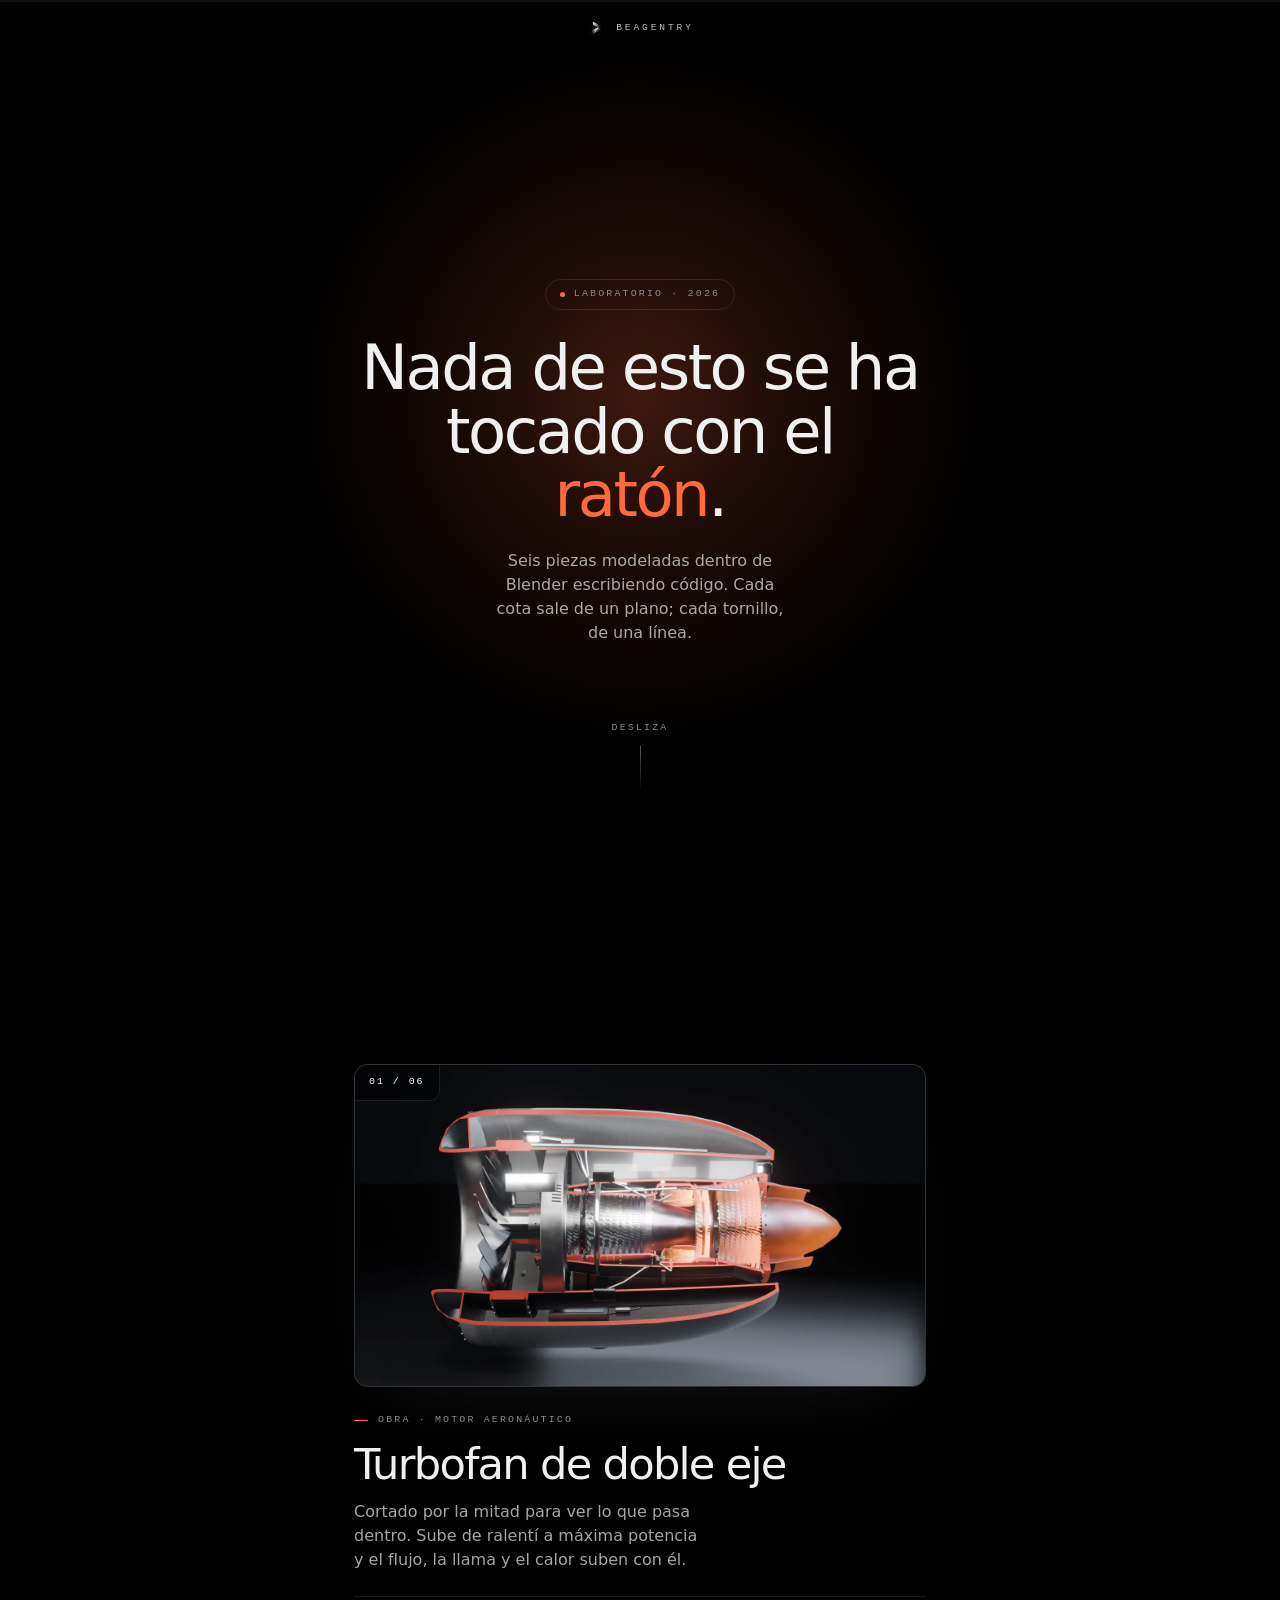
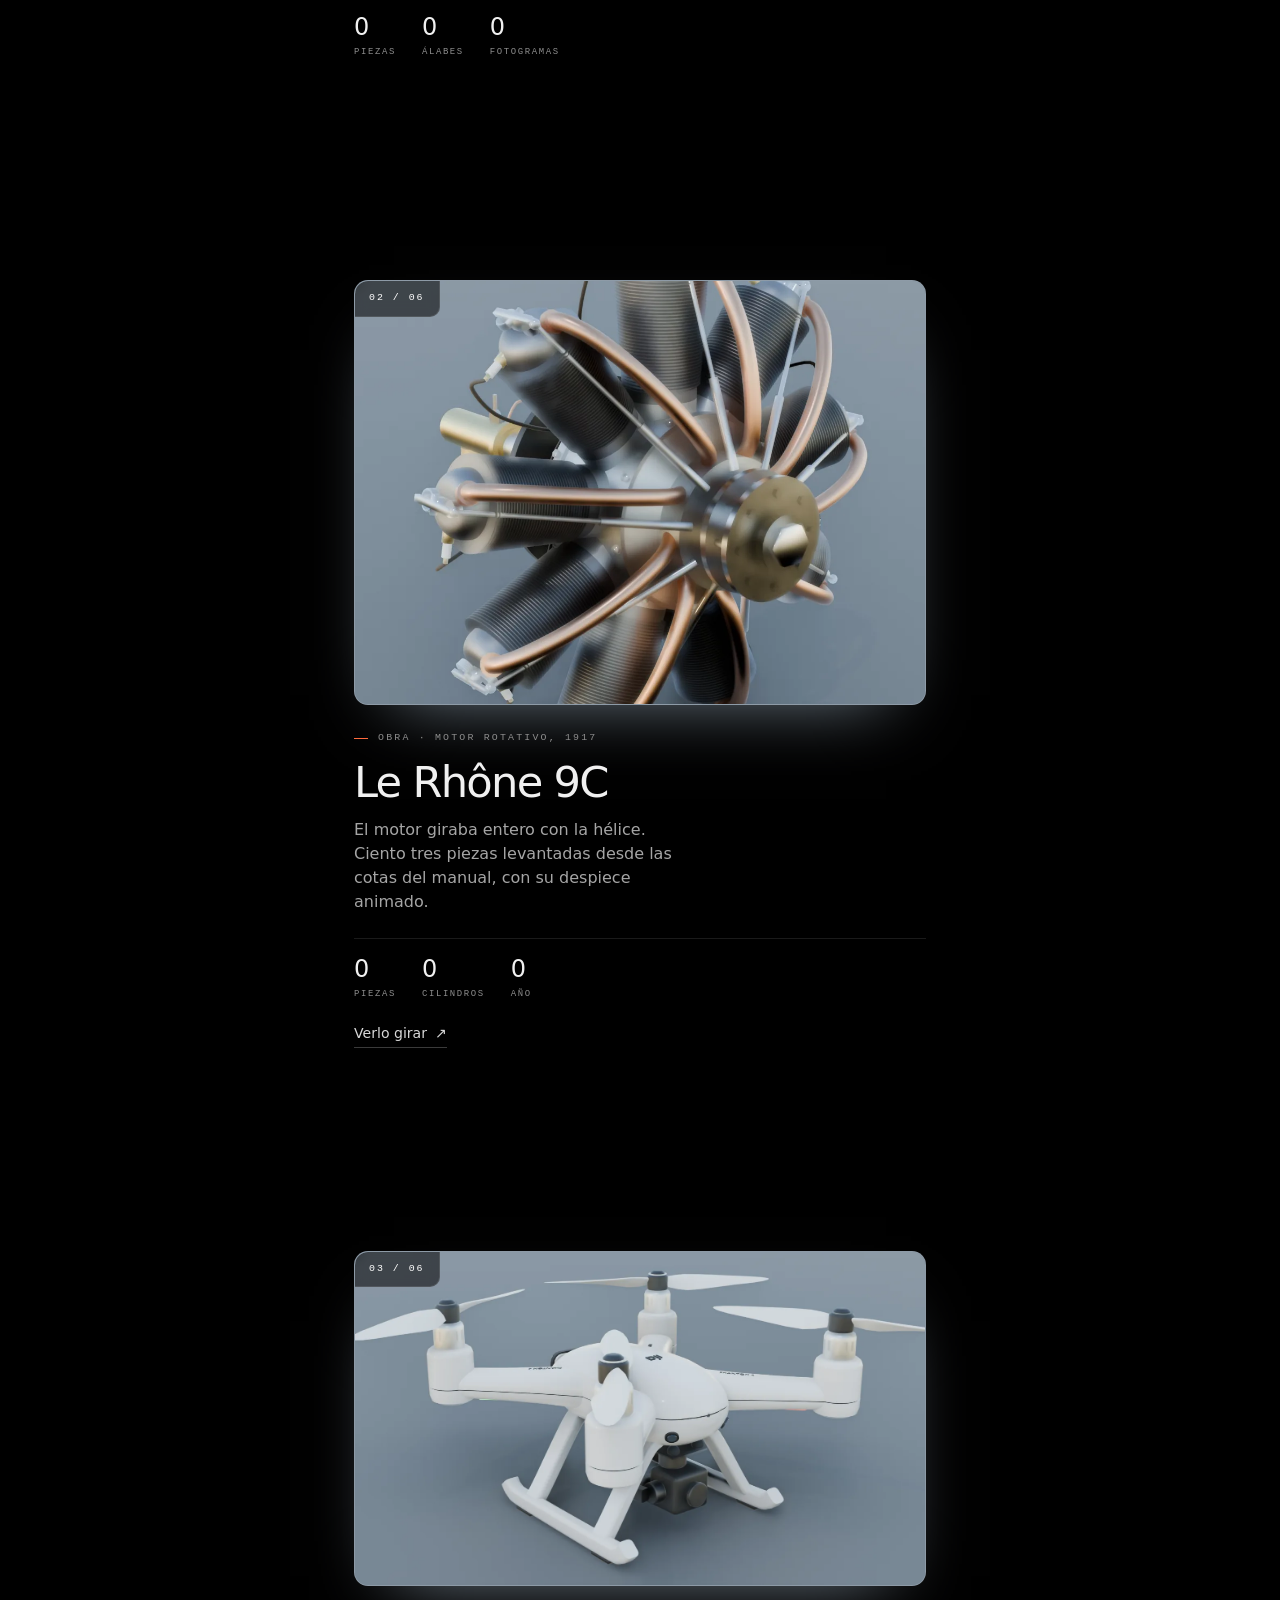
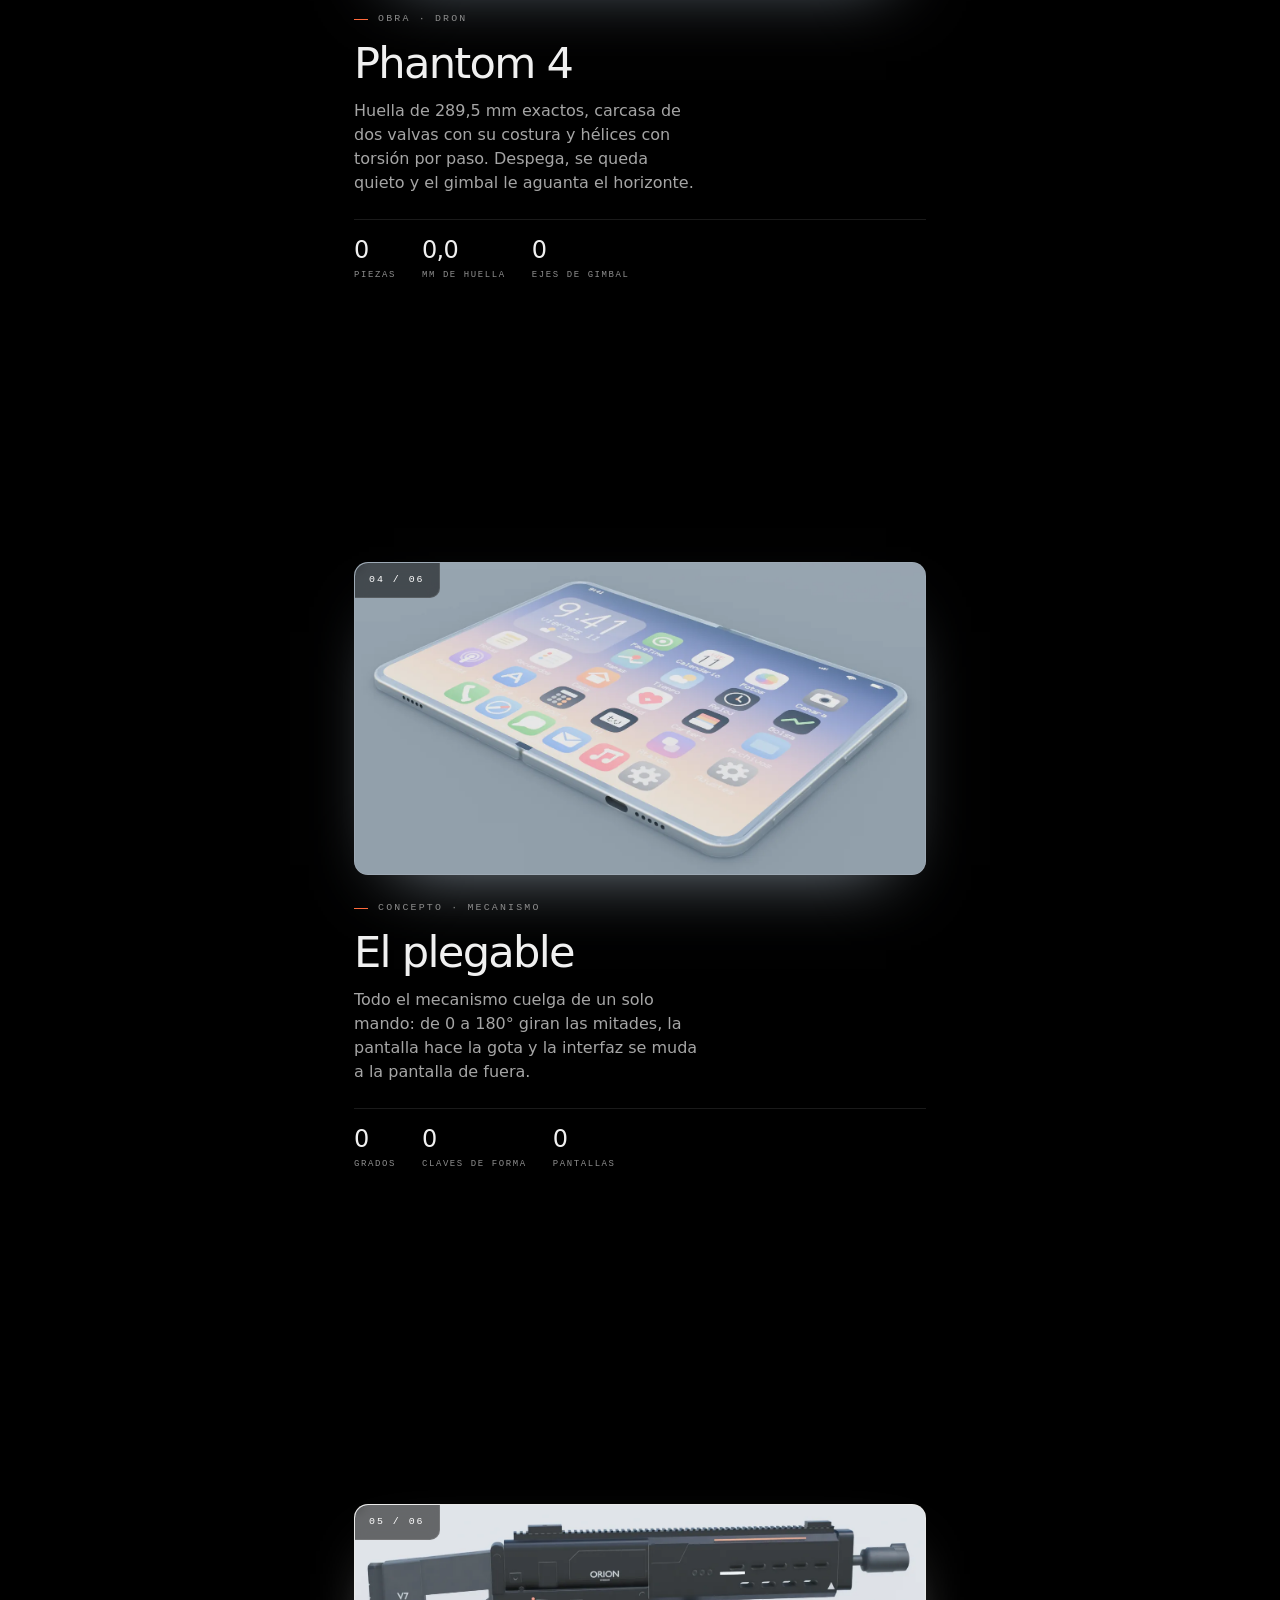
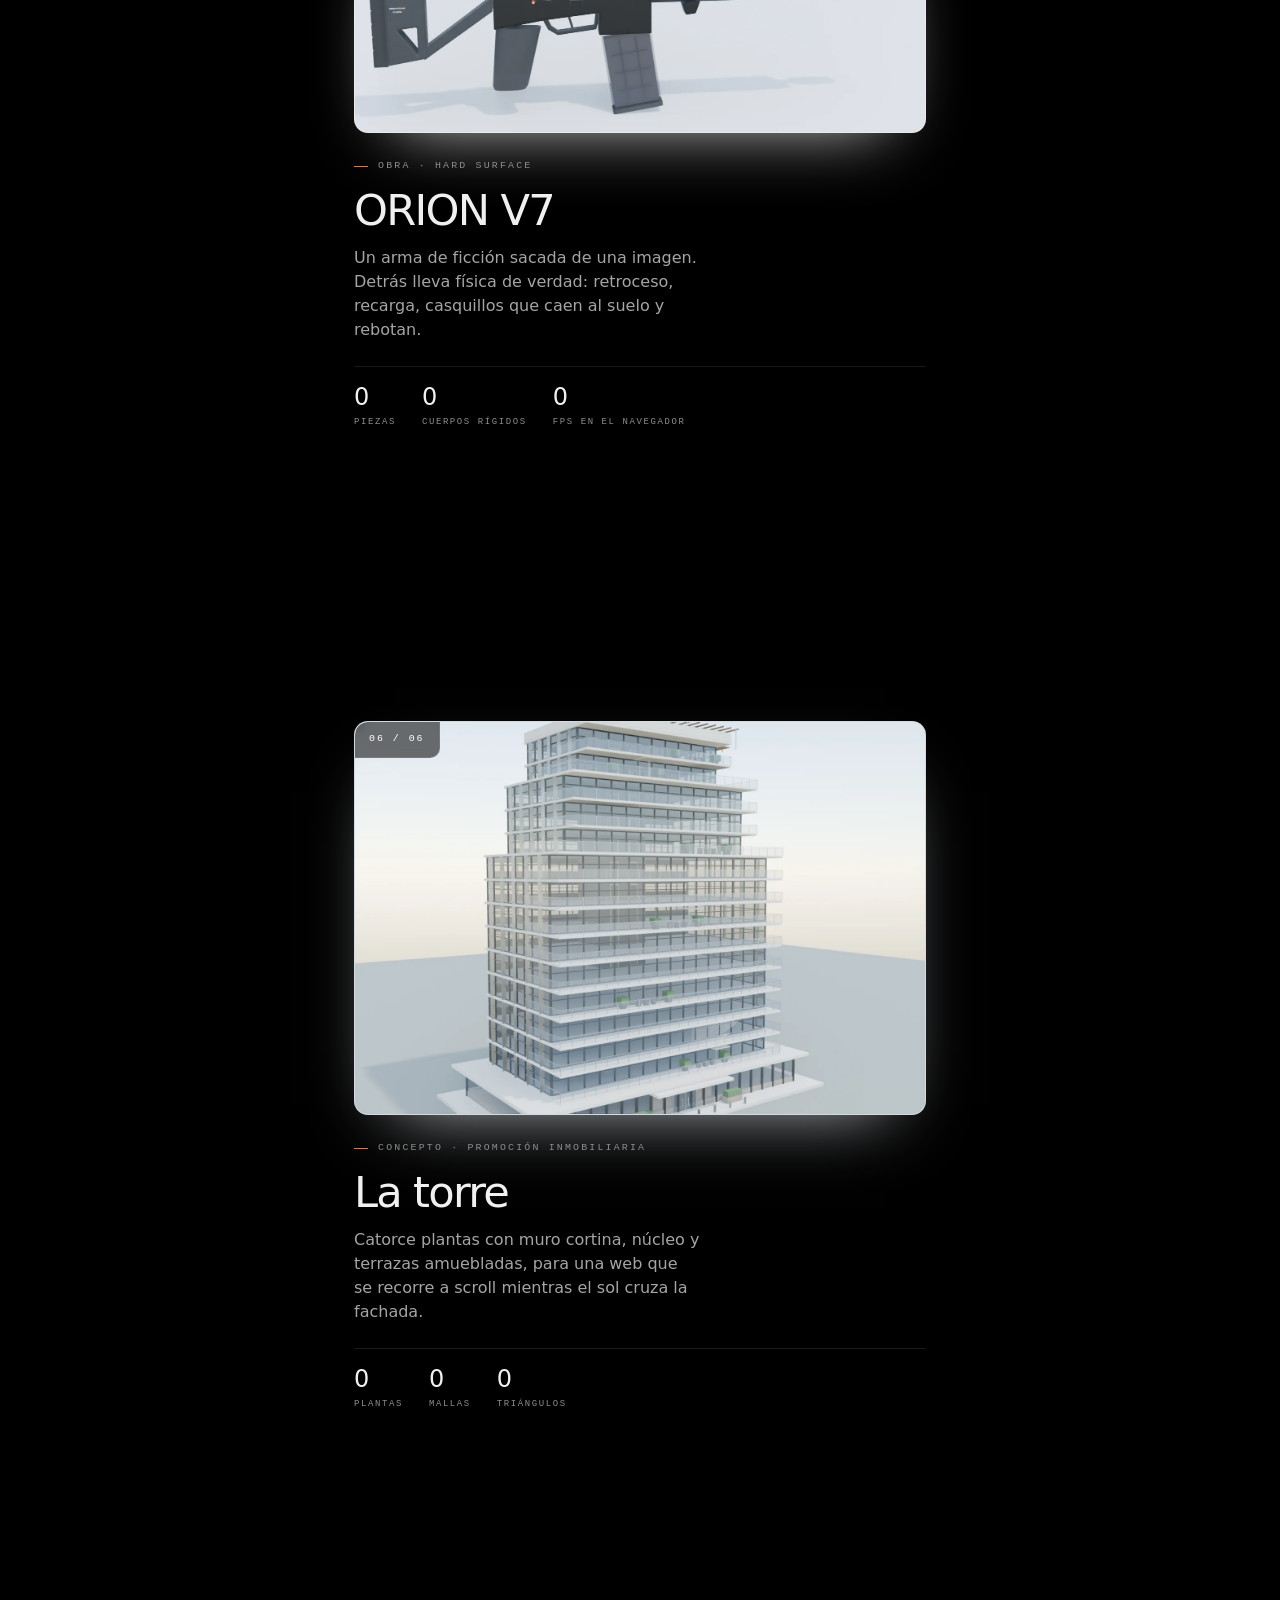
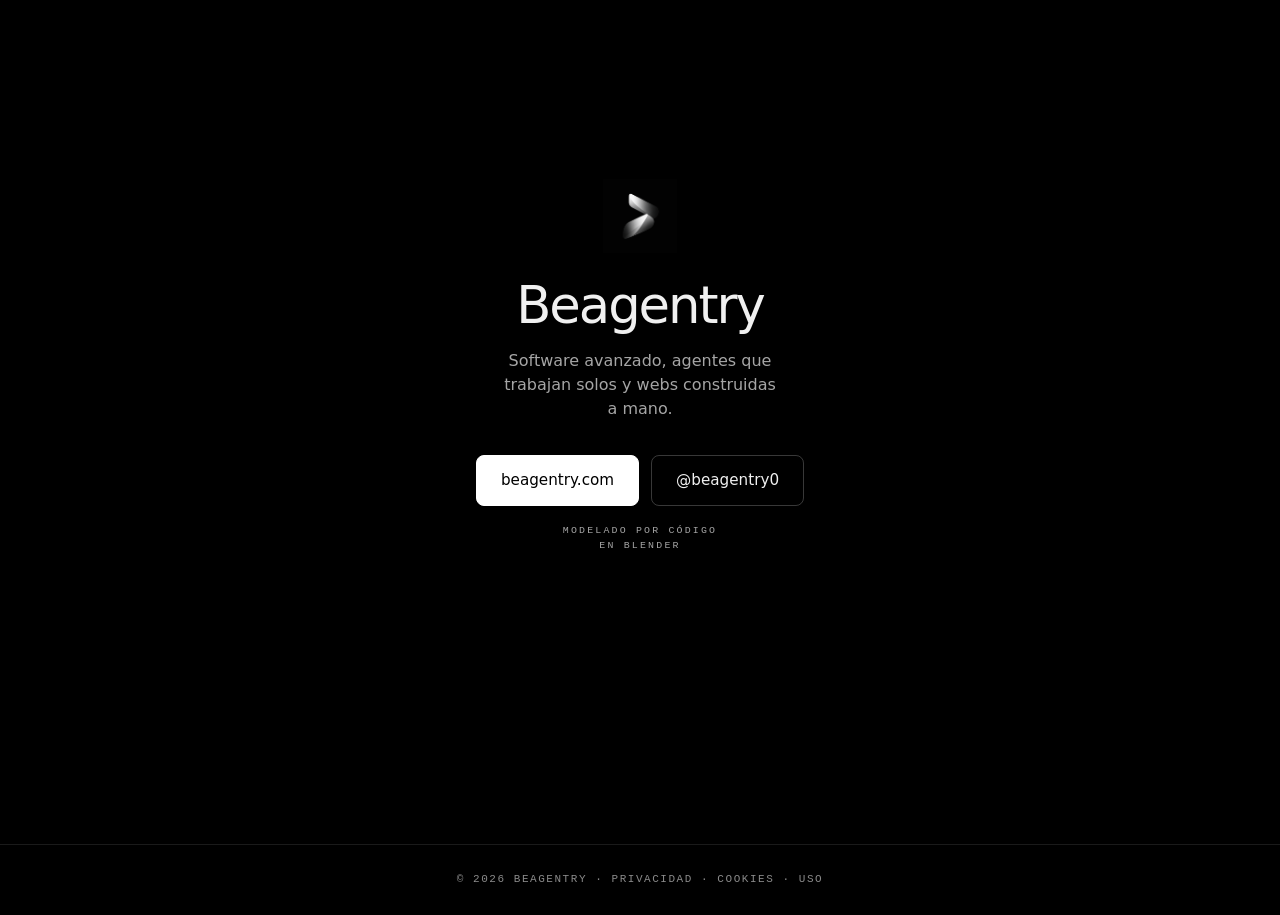
==== docs/escaparate/index.html @ 9b877f14 "simulacro Co-Authored-By: Claude Opus 5 <noreply@anthropic.com>" ====
<!doctype html>
<html lang="es">
<head>
<meta charset="utf-8">
<meta name="viewport" content="width=device-width, initial-scale=1">
<title>El laboratorio · Beagentry</title>
<meta name="description" content="Seis piezas modeladas dentro de Blender escribiendo código: un turbofan de doble eje, un motor rotativo de 1917, un dron, un plegable, un fusil y una torre de catorce plantas.">
<meta name="robots" content="index, follow, max-image-preview:large">
<link rel="icon" href="../logo.png">
<link rel="canonical" href="https://beagentry.com/escaparate/">
<meta property="og:type" content="website">
<meta property="og:site_name" content="Beagentry">
<meta property="og:title" content="El laboratorio · Beagentry">
<meta property="og:locale" content="es_ES">
<meta property="og:description" content="Nada de esto se ha tocado con el ratón. Seis piezas modeladas escribiendo código dentro de Blender.">
<meta property="og:url" content="https://beagentry.com/escaparate/">
<meta property="og:image" content="https://beagentry.com/og.png">
<meta name="theme-color" content="#000000">

<!-- Tipografias servidas desde este dominio: ningun visitante pasa por
     fonts.googleapis.com. Ver /fuentes/fuentes.css -->
<link rel="stylesheet" href="/fuentes/fuentes.css">
<link rel="preload" as="image" href="img/turbofan.webp">

<style>
:root{
  --bg:#000; --tinta:#f0f0f0; --suave:#8d8d8d; --muy:#3a3a3a;
  --linea:rgba(255,255,255,.10);
  --brasa:#ff6a3c;              /* del cobre del Le Rhone y la llama del turbofan */
  --col:min(620px,100vw);       /* la columna: el ancho del video vertical */
}
*{box-sizing:border-box}
html{background:#000;scroll-behavior:auto}
body{
  margin:0;background:var(--bg);color:var(--tinta);
  font-family:Inter,system-ui,-apple-system,"Segoe UI",Helvetica,Arial,sans-serif;
  font-weight:300;line-height:1.5;-webkit-font-smoothing:antialiased;
  overflow-x:hidden;
}
img{display:block;max-width:100%}
a{color:inherit;text-decoration:none}
h1,h2{font-weight:200;margin:0;letter-spacing:-.04em;line-height:1.02}
p{margin:0}

.mono{
  font-family:"JetBrains Mono",ui-monospace,Consolas,monospace;
  font-size:.62rem;letter-spacing:.22em;text-transform:uppercase;color:var(--suave);
}

/* La pagina es una sola columna estrecha y centrada: es el encuadre del video
   vertical, y en escritorio se lee como una ficha de catalogo. */
main{width:var(--col);margin:0 auto;padding:0 24px}
/* --alto lo pone el script con innerHeight. Tiene que ser EXACTAMENTE el alto
   del cuadro: el grabador avanza el scroll de pantalla en pantalla, y con svh
   (que en el Chrome emulado vale menos que innerHeight) cada ficha se iba
   descolocando un poco mas que la anterior. 100svh queda de respaldo. */
section{min-height:var(--alto,100svh);display:flex;flex-direction:column;justify-content:center;padding:80px 0 56px}

/* ---------------------------------------------------------------- barra */
.barra{position:fixed;top:0;left:0;right:0;height:2px;z-index:60;background:rgba(255,255,255,.07)}
.barra i{display:block;height:100%;width:0;background:var(--brasa);transform-origin:0 50%}
.marca{
  position:fixed;top:18px;left:0;right:0;z-index:55;display:flex;align-items:center;
  justify-content:center;gap:10px;pointer-events:none;
}
.marca img{width:20px;height:20px;filter:invert(1);opacity:.85}
.marca span{font-family:"JetBrains Mono",monospace;font-size:.6rem;letter-spacing:.3em;text-transform:uppercase;color:#bdbdbd}

/* ---------------------------------------------------------------- portada */
.portada{text-align:center;position:relative}
.portada .halo{
  position:absolute;left:50%;top:44%;transform:translate(-50%,-50%);
  /* Sin z-index negativo: el fondo del <body> se pinta DESPUES de las capas
     negativas y se comia el halo entero. Va delante por orden en el documento. */
  width:130%;aspect-ratio:1;pointer-events:none;
  background:radial-gradient(circle,rgba(255,106,60,.24) 0%,rgba(255,106,60,.09) 34%,transparent 66%);
}
.portada h1{font-size:clamp(2.5rem,11.5vw,3.9rem);margin:26px 0 0}
.portada h1 em{font-style:normal;color:var(--brasa)}
.portada .entrada{font-size:1rem;color:#a9a9a9;max-width:30ch;margin:22px auto 0}
.sello{
  display:inline-flex;align-items:center;gap:9px;margin:0 auto;
  border:1px solid var(--linea);border-radius:999px;padding:7px 14px;
}
.sello i{width:5px;height:5px;border-radius:50%;background:var(--brasa)}
/* Anclado abajo del todo, no colgando del texto: la portada tiene poco cuerpo
   y sin esto el primer salto del video eran casi dos pantallas de negro. */
.desliza{position:absolute;left:0;right:0;bottom:12%;display:flex;flex-direction:column;align-items:center;gap:10px}
.desliza .raya{width:1px;height:46px;background:linear-gradient(#5a5a5a,transparent)}

/* ---------------------------------------------------------------- ficha */
.lamina{
  position:relative;margin:0 0 26px;border-radius:14px;overflow:hidden;
  border:1px solid var(--linea);background:var(--plato,#111);
  box-shadow:0 30px 70px -40px var(--plato,#000);
}
/* El tope de altura iguala fichas con fotos de proporciones muy distintas (el
   Le Rhone es casi cuadrado y el ORION es una tira). Lo que sobra se recorta,
   que para eso las fotos llevan margen de sobra alrededor de la pieza. */
.lamina img{width:100%;height:auto;max-height:calc(var(--alto,100svh) * .47);object-fit:cover}
.lamina .indice{
  position:absolute;top:0;left:0;padding:10px 14px;
  font-family:"JetBrains Mono",monospace;font-size:.62rem;letter-spacing:.2em;
  color:#fff;background:rgba(0,0,0,.55);backdrop-filter:blur(6px);
  border-right:1px solid var(--linea);border-bottom:1px solid var(--linea);
  border-bottom-right-radius:10px;
}
.tipo{display:flex;align-items:center;gap:10px;margin-bottom:14px}
.tipo i{width:14px;height:1px;background:var(--brasa);flex:0 0 auto}
.ficha h2{font-size:clamp(1.9rem,8.2vw,2.7rem)}
.dice{color:#a5a5a5;margin-top:14px;font-size:1rem;max-width:34ch}

.datos{display:flex;gap:26px;margin:24px 0 0;padding:18px 0 0;border-top:1px solid var(--linea);flex-wrap:wrap}
.datos div{min-width:0}
.datos b{display:block;font-weight:200;font-size:1.5rem;letter-spacing:-.03em;line-height:1;font-variant-numeric:tabular-nums}
.datos span{display:block;margin-top:7px;font-family:"JetBrains Mono",monospace;font-size:.56rem;letter-spacing:.18em;text-transform:uppercase;color:var(--suave)}
.verlo{display:inline-flex;align-items:center;gap:8px;margin-top:22px;font-size:.88rem;color:#d8d8d8;border-bottom:1px solid var(--muy);padding-bottom:3px}
.verlo:hover{color:#fff;border-color:#fff}

/* ---------------------------------------------------------------- cierre */
.cierre{text-align:center}
.cierre .logo{width:74px;margin:0 auto 26px;filter:invert(1)}
.cierre h2{font-size:clamp(2.1rem,9.5vw,3.2rem)}
.cierre p{color:#a5a5a5;max-width:28ch;margin:18px auto 0}
.acciones{display:flex;flex-direction:column;gap:12px;margin-top:34px}
.btn{
  display:flex;align-items:center;justify-content:center;gap:10px;
  padding:15px 22px;border:1px solid rgba(255,255,255,.22);border-radius:8px;font-size:.95rem;
}
.btn.solido{background:#fff;color:#000;border-color:#fff;font-weight:400}
.pie{margin-top:44px}

/* ------------------------------------------------- el scroll mueve esto ---
   Nada se anima con `transition`: el valor sale del scroll y se escribe en
   --e0..--e3 una vez por fotograma. Asi el grabador puede parar el scroll en
   cualquier punto y la imagen que captura es exactamente la de ese punto. */
[data-anim]{--e0:1;--e1:1;--e2:1;--e3:1;--o:1}
[data-anim] .lamina{
  opacity:calc(var(--e0) * var(--o));
  transform:translate3d(0,calc((1 - var(--e0)) * 34px),0) scale(calc(1 + (1 - var(--e0)) * .045));
}
[data-anim] .tipo  {opacity:calc(var(--e1) * var(--o));transform:translate3d(0,calc((1 - var(--e1)) * 18px),0)}
[data-anim] .rotulo{opacity:calc(var(--e2) * var(--o));transform:translate3d(0,calc((1 - var(--e2)) * 22px),0)}
[data-anim] .abajo {opacity:calc(var(--e3) * var(--o));transform:translate3d(0,calc((1 - var(--e3)) * 22px),0)}
.portada[data-anim] .lamina{opacity:1;transform:none}

@media (prefers-reduced-motion: reduce){
  [data-anim] *{opacity:1 !important;transform:none !important}
}
@media (min-width:640px){
  .acciones{flex-direction:row;justify-content:center}
  .btn{padding:13px 24px}
}
</style>
</head>
<body>

<div class="barra"><i id="avance"></i></div>
<div class="marca"><img src="../logo.png" alt=""><span>Beagentry</span></div>

<main>

  <section class="portada" data-anim>
    <div class="halo"></div>
    <div class="rotulo">
      <span class="sello mono"><i></i> Laboratorio · 2026</span>
      <h1>Nada de esto se ha tocado con el <em>ratón</em>.</h1>
      <p class="entrada">Seis piezas modeladas dentro de Blender escribiendo código. Cada cota sale de un plano; cada tornillo, de una línea.</p>
    </div>
    <div class="abajo desliza">
      <span class="mono">Desliza</span>
      <span class="raya"></span>
    </div>
  </section>

  <section class="ficha" data-anim style="--plato:#191b1e">
    <figure class="lamina">
      <img src="img/turbofan.webp" width="1400" height="788" alt="Turbofan de doble eje seccionado, con el flujo encendido" loading="lazy">
      <span class="indice">01 / 06</span>
    </figure>
    <div class="rotulo">
      <p class="tipo mono"><i></i> Obra · Motor aeronáutico</p>
      <h2>Turbofan de doble eje</h2>
      <p class="dice">Cortado por la mitad para ver lo que pasa dentro. Sube de ralentí a máxima potencia y el flujo, la llama y el calor suben con él.</p>
    </div>
    <div class="abajo">
      <div class="datos">
        <div><b data-num="264">264</b><span>piezas</span></div>
        <div><b data-num="2142">2.142</b><span>álabes</span></div>
        <div><b data-num="900">900</b><span>fotogramas</span></div>
      </div>
    </div>
  </section>

  <section class="ficha" data-anim style="--plato:#81909d">
    <figure class="lamina">
      <img src="img/lerhone.webp" width="1061" height="1000" alt="Motor rotativo Le Rhône 9C de nueve cilindros" loading="lazy">
      <span class="indice">02 / 06</span>
    </figure>
    <div class="rotulo">
      <p class="tipo mono"><i></i> Obra · Motor rotativo, 1917</p>
      <h2>Le Rhône 9C</h2>
      <p class="dice">El motor giraba entero con la hélice. Ciento tres piezas levantadas desde las cotas del manual, con su despiece animado.</p>
    </div>
    <div class="abajo">
      <div class="datos">
        <div><b data-num="103">103</b><span>piezas</span></div>
        <div><b data-num="9">9</b><span>cilindros</span></div>
        <div><b data-num="1917" data-plano>1917</b><span>año</span></div>
      </div>
      <a class="verlo" href="../motor/">Verlo girar <span>↗</span></a>
    </div>
  </section>

  <section class="ficha" data-anim style="--plato:#808f9c">
    <figure class="lamina">
      <img src="img/phantom.webp" width="1400" height="819" alt="Dron DJI Phantom 4 modelado por código" loading="lazy">
      <span class="indice">03 / 06</span>
    </figure>
    <div class="rotulo">
      <p class="tipo mono"><i></i> Obra · Dron</p>
      <h2>Phantom 4</h2>
      <p class="dice">Huella de 289,5 mm exactos, carcasa de dos valvas con su costura y hélices con torsión por paso. Despega, se queda quieto y el gimbal le aguanta el horizonte.</p>
    </div>
    <div class="abajo">
      <div class="datos">
        <div><b data-num="106">106</b><span>piezas</span></div>
        <div><b data-num="289.5" data-dec="1">289,5</b><span>mm de huella</span></div>
        <div><b data-num="3">3</b><span>ejes de gimbal</span></div>
      </div>
    </div>
  </section>

  <section class="ficha" data-anim style="--plato:#93a0ac">
    <figure class="lamina">
      <img src="img/iphone.webp" width="1400" height="765" alt="Concepto de teléfono plegable abierto, con la interfaz encendida" loading="lazy">
      <span class="indice">04 / 06</span>
    </figure>
    <div class="rotulo">
      <p class="tipo mono"><i></i> Concepto · Mecanismo</p>
      <h2>El plegable</h2>
      <p class="dice">Todo el mecanismo cuelga de un solo mando: de 0 a 180° giran las mitades, la pantalla hace la gota y la interfaz se muda a la pantalla de fuera.</p>
    </div>
    <div class="abajo">
      <div class="datos">
        <div><b data-num="180">180</b><span>grados</span></div>
        <div><b data-num="36">36</b><span>claves de forma</span></div>
        <div><b data-num="2">2</b><span>pantallas</span></div>
      </div>
    </div>
  </section>

  <section class="ficha" data-anim style="--plato:#e7e7e6">
    <figure class="lamina">
      <img src="img/orion.webp" width="1400" height="559" alt="Fusil de ciencia ficción ORION V7" loading="lazy">
      <span class="indice">05 / 06</span>
    </figure>
    <div class="rotulo">
      <p class="tipo mono"><i></i> Obra · Hard surface</p>
      <h2>ORION V7</h2>
      <p class="dice">Un arma de ficción sacada de una imagen. Detrás lleva física de verdad: retroceso, recarga, casquillos que caen al suelo y rebotan.</p>
    </div>
    <div class="abajo">
      <div class="datos">
        <div><b data-num="41">41</b><span>piezas</span></div>
        <div><b data-num="6">6</b><span>cuerpos rígidos</span></div>
        <div><b data-num="60">60</b><span>fps en el navegador</span></div>
      </div>
    </div>
  </section>

  <section class="ficha" data-anim style="--plato:#ced6db">
    <figure class="lamina">
      <img src="img/torre.webp" width="1400" height="962" alt="Torre residencial de catorce plantas con muro cortina" loading="lazy">
      <span class="indice">06 / 06</span>
    </figure>
    <div class="rotulo">
      <p class="tipo mono"><i></i> Concepto · Promoción inmobiliaria</p>
      <h2>La torre</h2>
      <p class="dice">Catorce plantas con muro cortina, núcleo y terrazas amuebladas, para una web que se recorre a scroll mientras el sol cruza la fachada.</p>
    </div>
    <div class="abajo">
      <div class="datos">
        <div><b data-num="14">14</b><span>plantas</span></div>
        <div><b data-num="165">165</b><span>mallas</span></div>
        <div><b data-num="34172">34.172</b><span>triángulos</span></div>
      </div>
    </div>
  </section>

  <section class="cierre" data-anim>
    <div class="rotulo">
      <img class="logo" src="../logo.png" alt="Beagentry">
      <h2>Beagentry</h2>
      <p>Software avanzado, agentes que trabajan solos y webs construidas a mano.</p>
    </div>
    <div class="abajo">
      <div class="acciones">
        <a class="btn solido" href="https://beagentry.com/">beagentry.com</a>
        <a class="btn" href="https://www.instagram.com/beagentry0/" target="_blank" rel="noopener">@beagentry0</a>
      </div>
      <p class="pie mono">Modelado por código en Blender</p>
    </div>
  </section>

</main>

<script>
(function(){
  var bloques = [].slice.call(document.querySelectorAll('[data-anim]'));
  var avance  = document.getElementById('avance');
  var reduce  = matchMedia('(prefers-reduced-motion: reduce)').matches;

  // Los numeros suben con el bloque, no con un reloj: el valor sale del mismo
  // avance que el resto, asi que parar el scroll a la mitad deja el numero
  // a la mitad y una captura nunca pilla un estado intermedio raro.
  var cifras = [].slice.call(document.querySelectorAll('[data-num]')).map(function(el){
    return {
      el: el,
      fin: parseFloat(el.dataset.num),
      dec: parseInt(el.dataset.dec || '0', 10),
      plano: 'plano' in el.dataset,      // los años no llevan punto de millar
      bloque: el.closest('[data-anim]'),
      ultimo: null,
    };
  });

  function mide(){ document.documentElement.style.setProperty('--alto', innerHeight + 'px'); }
  mide();

  function corta(v){ return v < 0 ? 0 : v > 1 ? 1 : v; }
  function suave(v){ return 1 - Math.pow(1 - v, 3); }

  function escribe(n, dec, plano){
    var s = n.toFixed(dec).replace('.', ',');
    if (plano) return s;
    var p = s.split(',');
    p[0] = p[0].replace(/\B(?=(\d{3})+(?!\d))/g, '.');
    return p.join(',');
  }

  function paso(){
    var vh = innerHeight;
    for (var i = 0; i < bloques.length; i++){
      var b = bloques[i], r = b.getBoundingClientRect();
      // entrada: 0 cuando el bloque asoma por abajo, 1 cuando ya esta colocado
      var e = corta((vh * 0.94 - r.top) / (vh * 0.58));
      // salida: se apaga cuando se va por arriba
      var o = corta((r.bottom - vh * 0.10) / (vh * 0.30));
      b.style.setProperty('--o', o.toFixed(3));
      for (var k = 0; k < 4; k++){
        var d = k * 0.13;                       // cada linea entra un poco despues
        b.style.setProperty('--e' + k, suave(corta((e - d) / (1 - d))).toFixed(3));
      }
      b.__e = e;
    }
    for (var c = 0; c < cifras.length; c++){
      var f = cifras[c], v = suave(corta(((f.bloque.__e || 0) - 0.26) / 0.62)) * f.fin;
      var t = escribe(f.dec ? v : Math.round(v), f.dec, f.plano);
      if (t !== f.ultimo){ f.el.textContent = t; f.ultimo = t; }
    }
    var alto = document.documentElement.scrollHeight - vh;
    avance.style.width = (alto > 0 ? corta(scrollY / alto) * 100 : 0).toFixed(2) + '%';
  }

  // El bucle se lee DENTRO del fotograma, no en el evento `scroll`: asi no se
  // pierde ninguno ni se pinta con una posicion vieja. Y se para solo cuando el
  // scroll deja de moverse — un rAF eterno recalcula estilos para siempre y hay
  // navegadores que ni siquiera dan por pintada una pagina que nunca descansa.
  var previo = -1, pedido = false;
  function bucle(){
    pedido = false;
    if (scrollY === previo) return;
    previo = scrollY;
    paso();
    pide();
  }
  function pide(){ if (!pedido){ pedido = true; requestAnimationFrame(bucle); } }

  if (reduce){
    avance.style.width = '100%';
  } else {
    addEventListener('scroll', pide, {passive:true});
    addEventListener('resize', function(){ mide(); previo = -1; pide(); }, {passive:true});
    addEventListener('load', function(){ mide(); previo = -1; pide(); });
    paso();
  }

  // Ganchos del grabador (beagentry/tools/reel.mjs):
  //   REEL_LISTO=__escaparate  — la pagina ya esta montada
  //   window.__grabar()        — deja pintado el fotograma de ESTE scroll
  window.__grabar = function(){
    return new Promise(function(res){
      paso();
      requestAnimationFrame(function(){ requestAnimationFrame(res); });
    });
  };
  addEventListener('load', function(){ window.__escaparate = true; });
})();
</script>

<!-- Pie legal: el aviso tiene que alcanzarse desde cualquier pagina del sitio. -->
<footer style="border-top:1px solid rgba(255,255,255,.1);padding:26px 0;margin-top:40px;
  font:400 11px/1.6 'JetBrains Mono',ui-monospace,Consolas,monospace;letter-spacing:.14em;
  text-transform:uppercase;color:#8a8a8a;text-align:center">
  <span>&copy; 2026 <a href="/" style="color:inherit">Beagentry</a>
  &middot; <a href="/legal/#privacidad" style="color:inherit">Privacidad</a>
  &middot; <a href="/legal/#cookies" style="color:inherit">Cookies</a>
  &middot; <a href="/legal/#uso" style="color:inherit">Uso</a></span>
</footer>
</body>
</html>
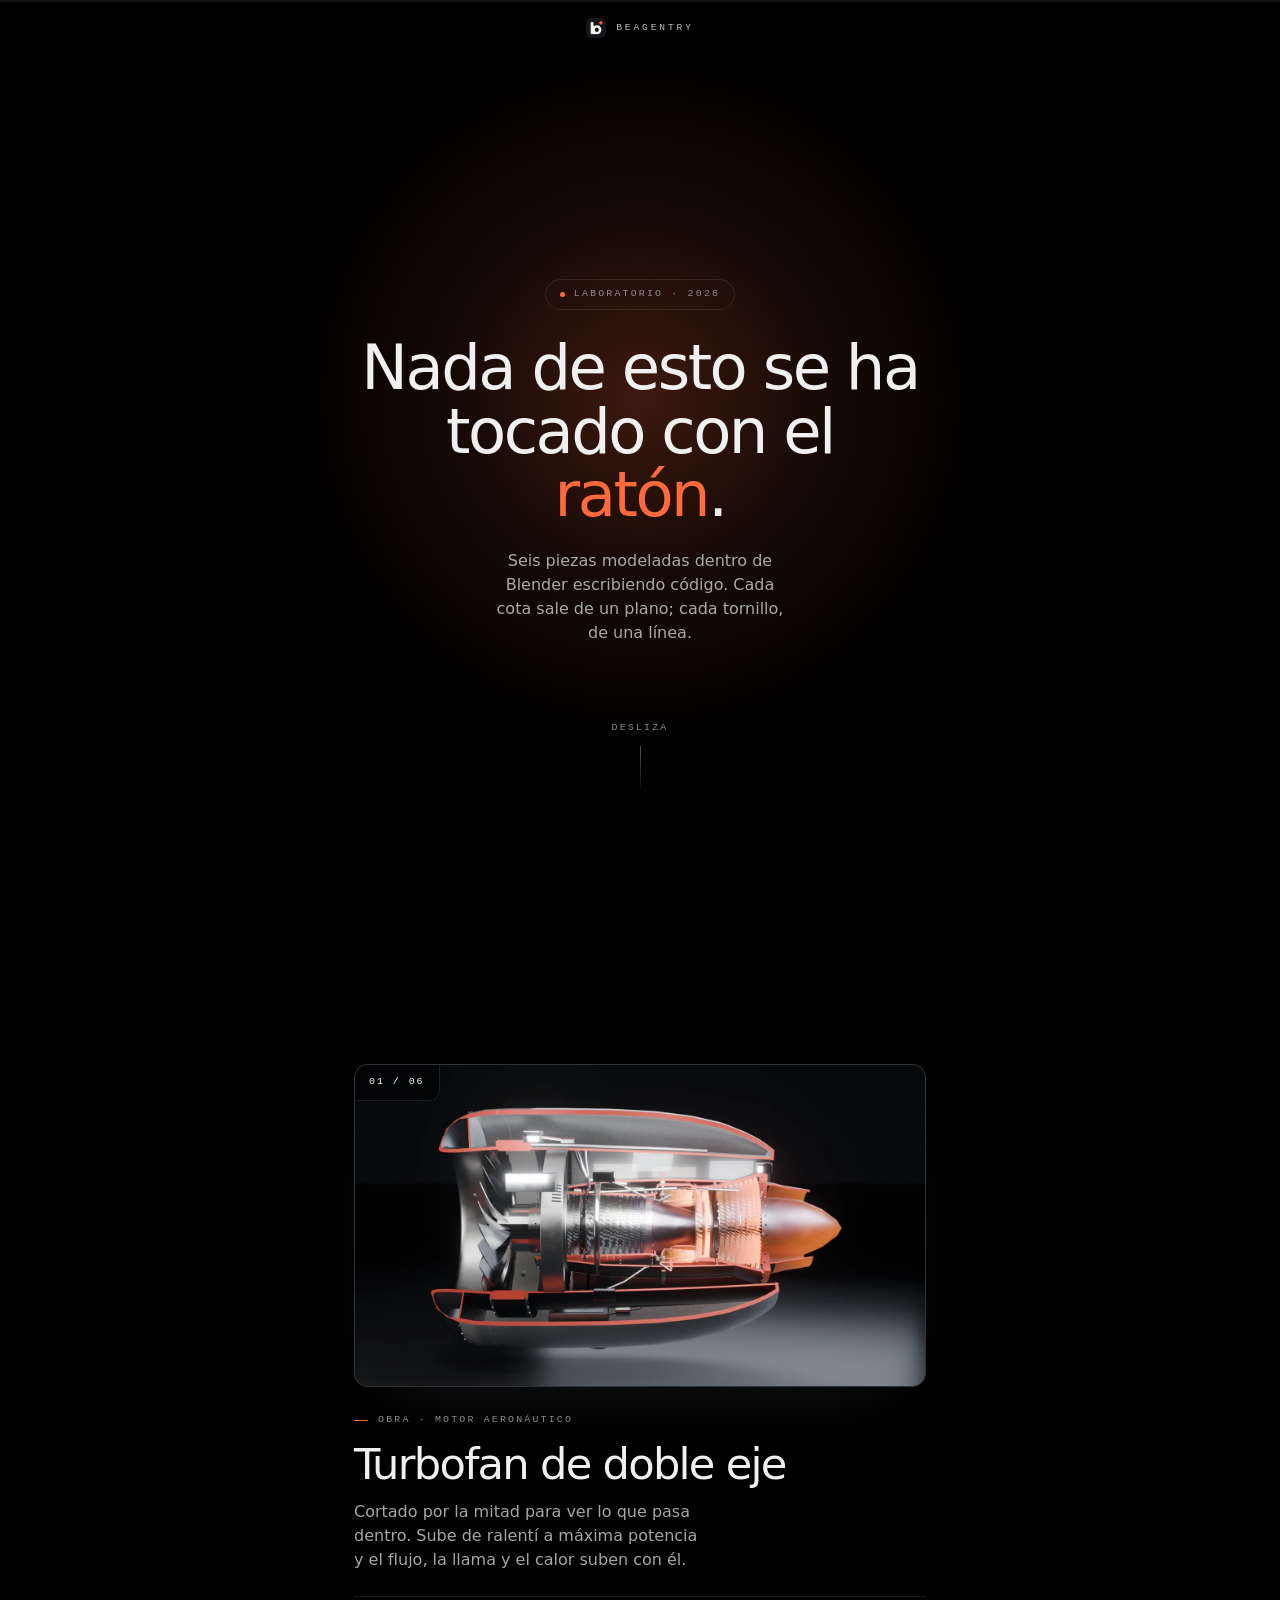
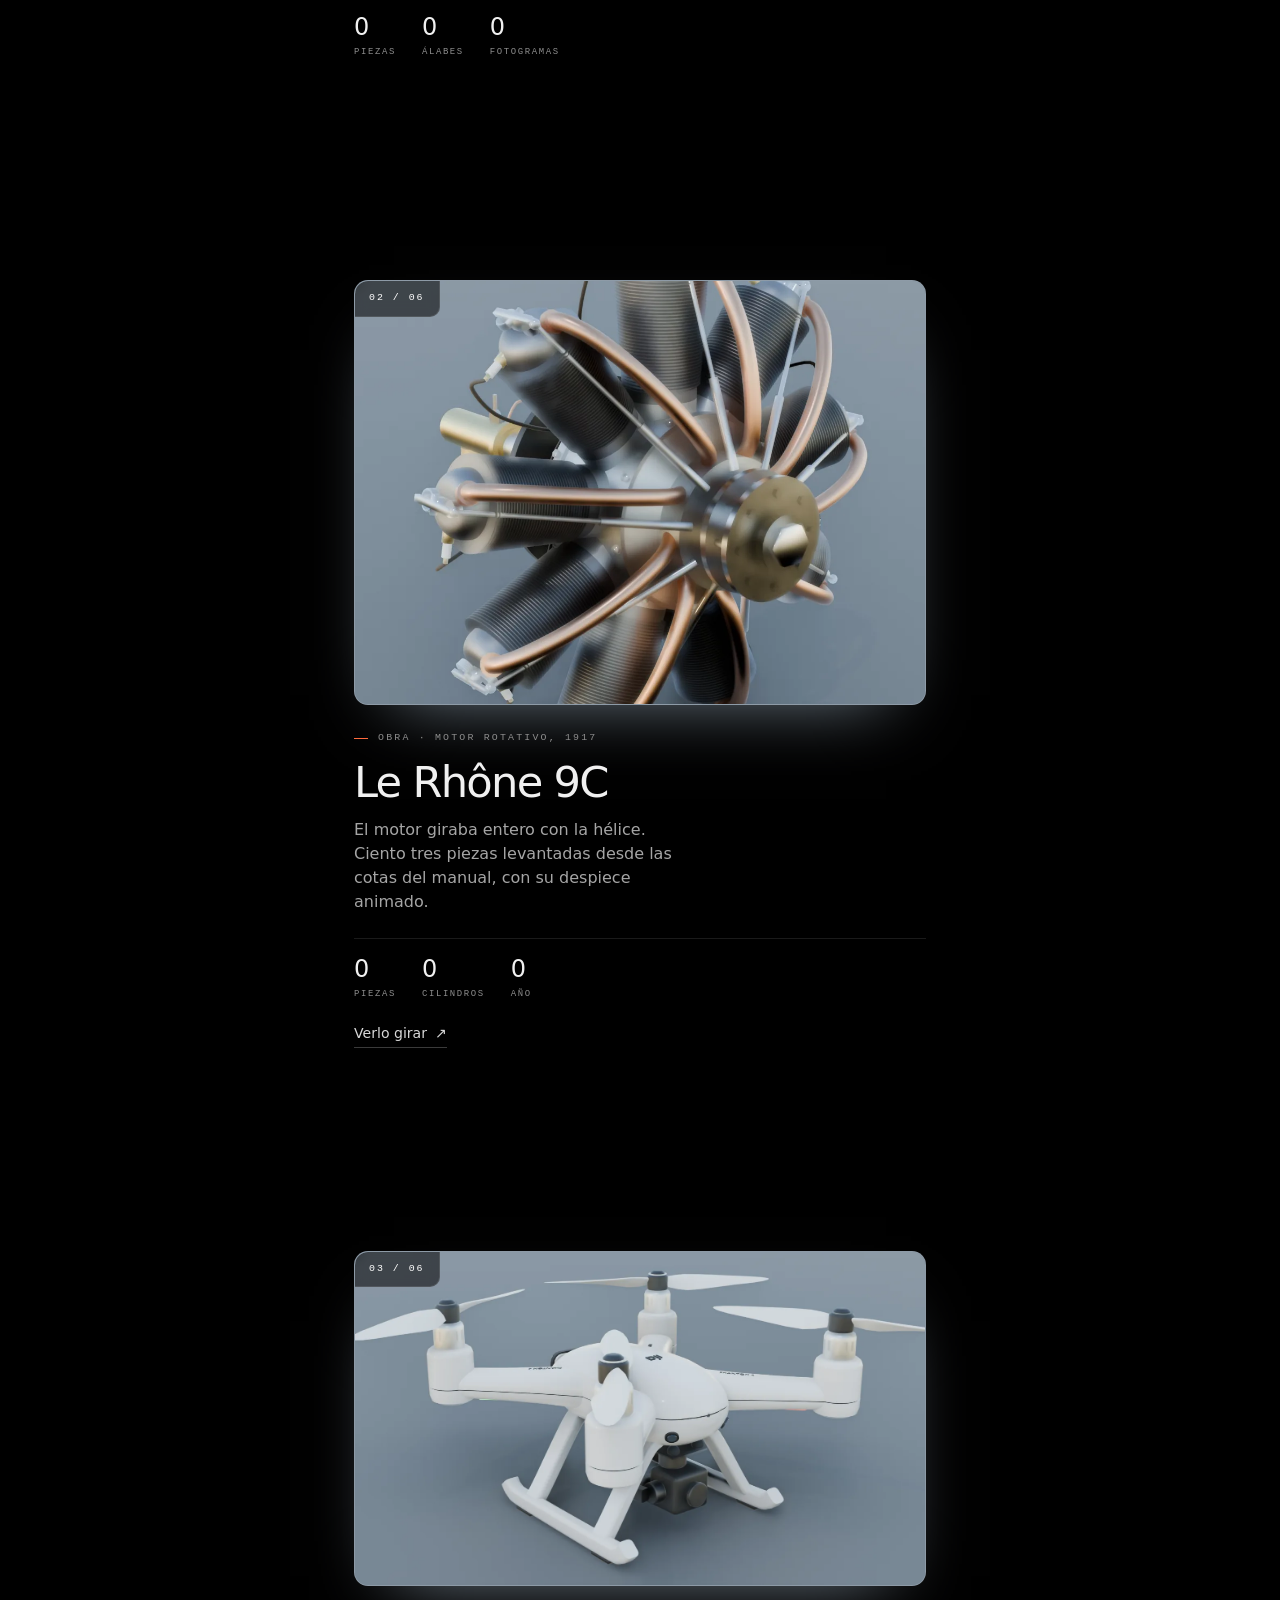
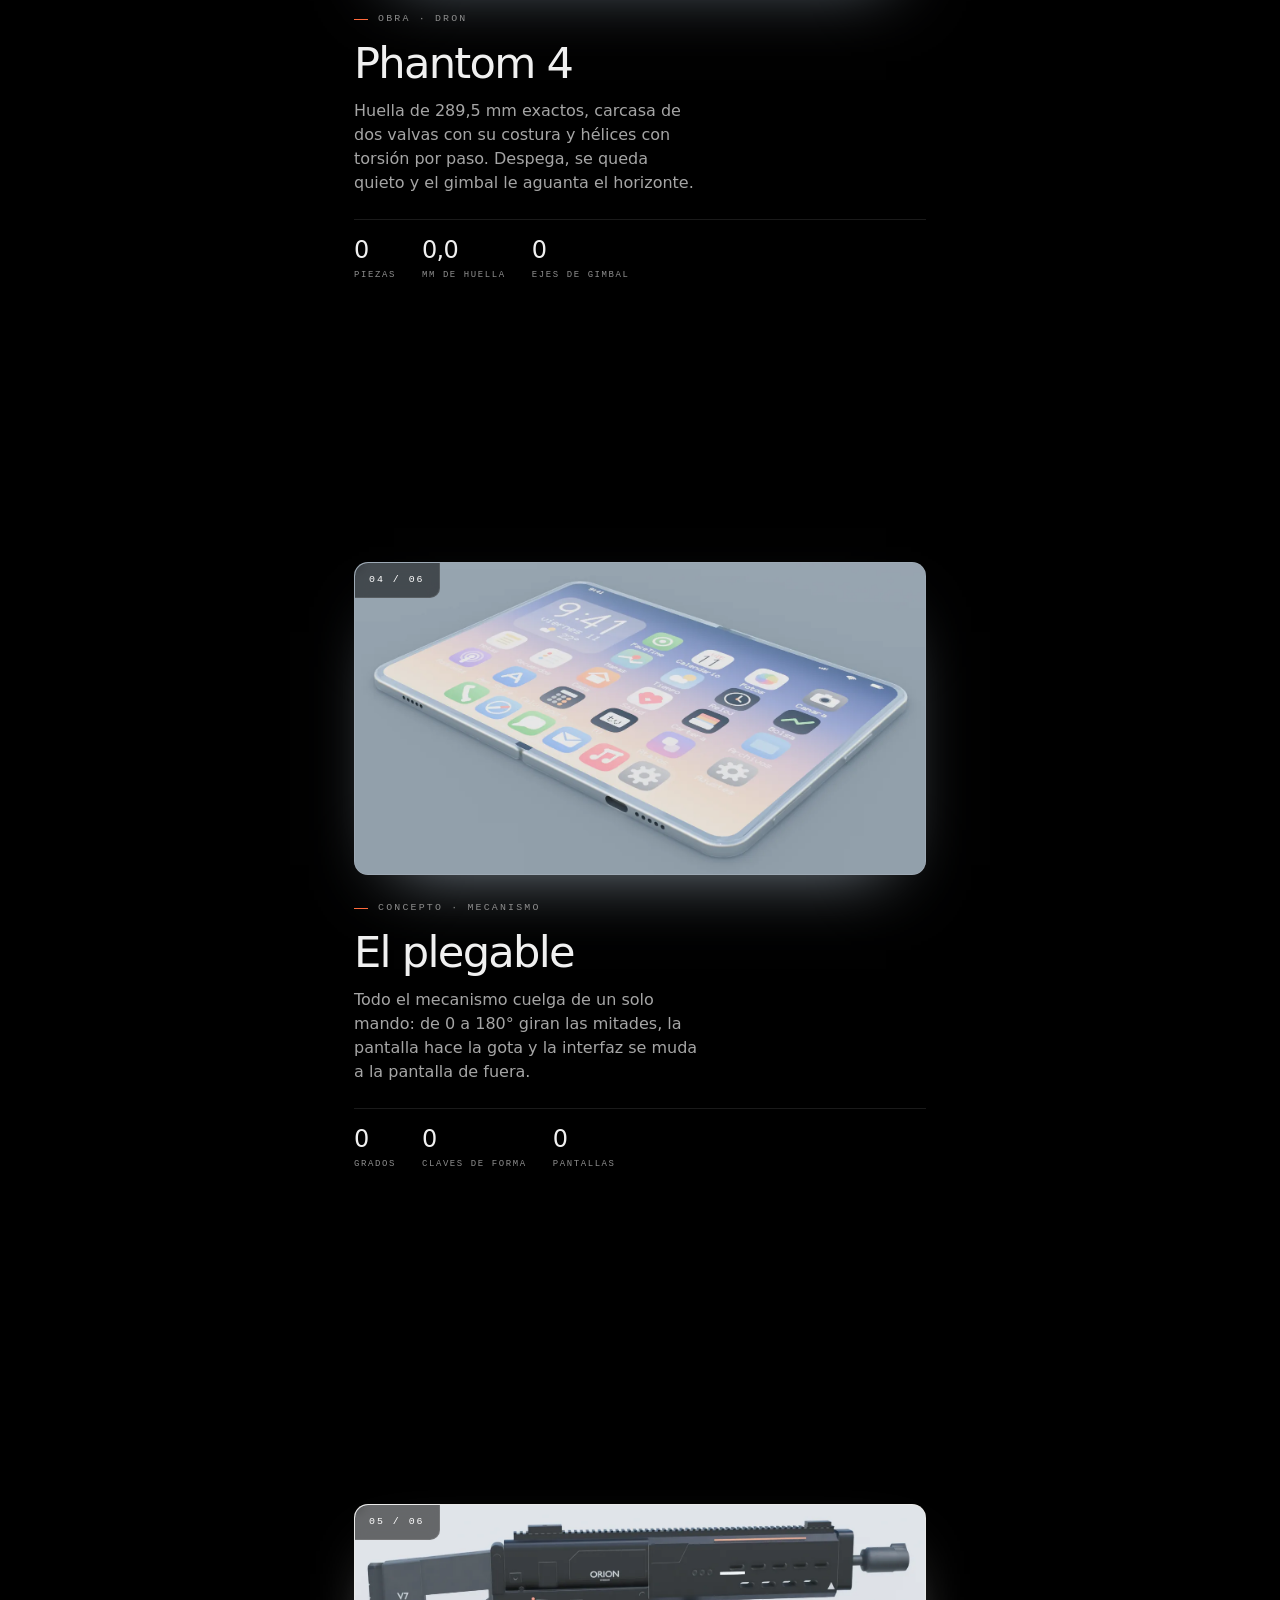
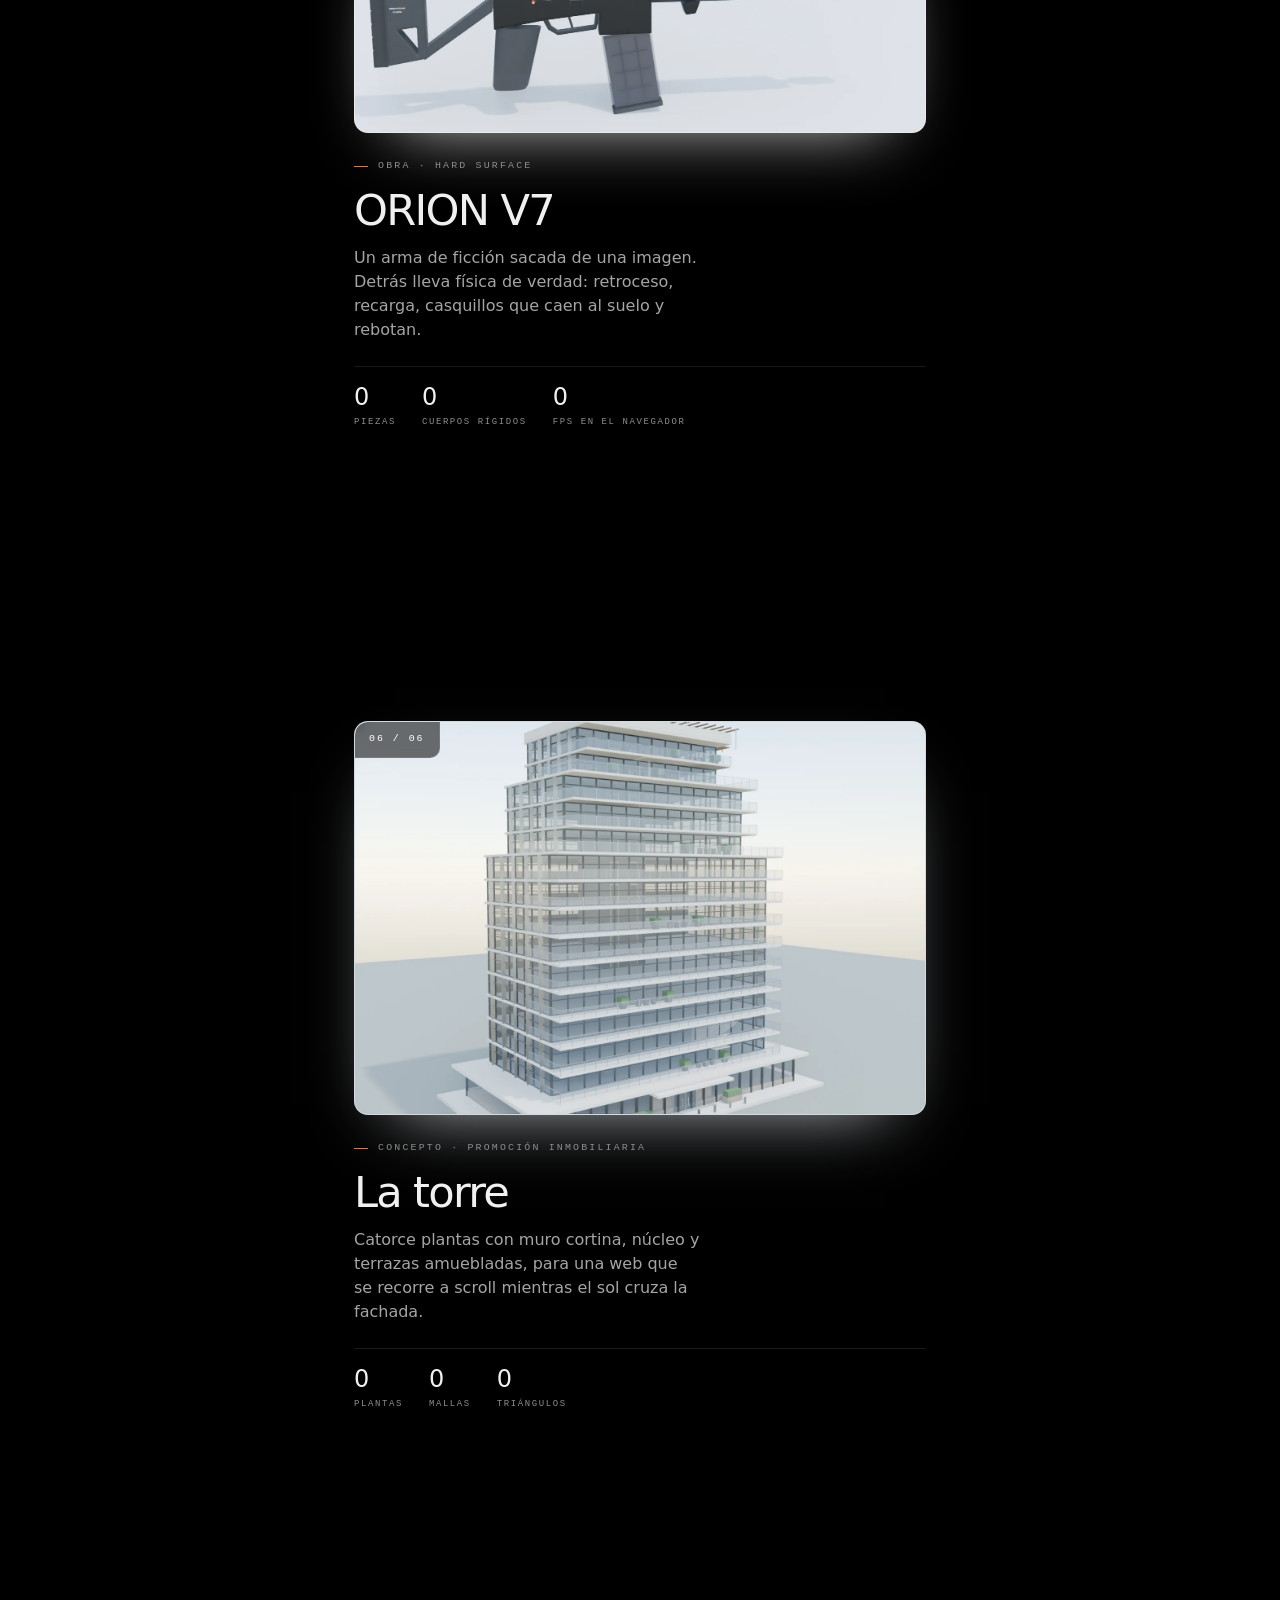
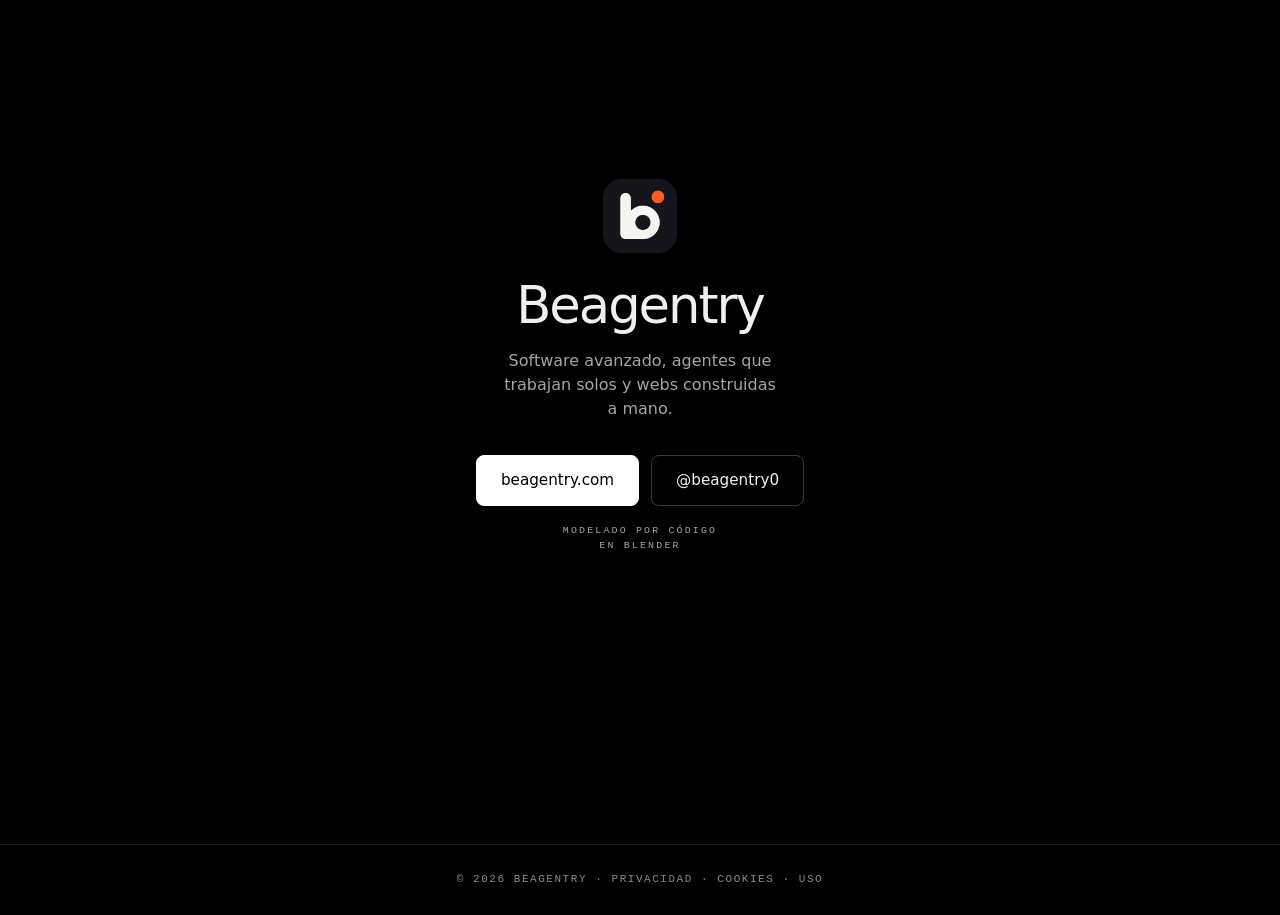
==== commit e5415c41: "Marca nueva y portada comercial (sin precios) Co-Authored-By: Claude Opus 5 <noreply@anthropic.com>" ====
--- a/docs/escaparate/index.html
+++ b/docs/escaparate/index.html
@@ -6,7 +6,7 @@
 <title>El laboratorio · Beagentry</title>
 <meta name="description" content="Seis piezas modeladas dentro de Blender escribiendo código: un turbofan de doble eje, un motor rotativo de 1917, un dron, un plegable, un fusil y una torre de catorce plantas.">
 <meta name="robots" content="index, follow, max-image-preview:large">
-<link rel="icon" href="../logo.png">
+<link rel="icon" href="../favicon.svg" type="image/svg+xml">
 <link rel="canonical" href="https://beagentry.com/escaparate/">
 <meta property="og:type" content="website">
 <meta property="og:site_name" content="Beagentry">
@@ -63,7 +63,7 @@
   position:fixed;top:18px;left:0;right:0;z-index:55;display:flex;align-items:center;
   justify-content:center;gap:10px;pointer-events:none;
 }
-.marca img{width:20px;height:20px;filter:invert(1);opacity:.85}
+.marca img{width:20px;height:20px;border-radius:5px}
 .marca span{font-family:"JetBrains Mono",monospace;font-size:.6rem;letter-spacing:.3em;text-transform:uppercase;color:#bdbdbd}
 
 /* ---------------------------------------------------------------- portada */
@@ -119,7 +119,7 @@
 
 /* ---------------------------------------------------------------- cierre */
 .cierre{text-align:center}
-.cierre .logo{width:74px;margin:0 auto 26px;filter:invert(1)}
+.cierre .logo{width:74px;margin:0 auto 26px;border-radius:18px}
 .cierre h2{font-size:clamp(2.1rem,9.5vw,3.2rem)}
 .cierre p{color:#a5a5a5;max-width:28ch;margin:18px auto 0}
 .acciones{display:flex;flex-direction:column;gap:12px;margin-top:34px}
